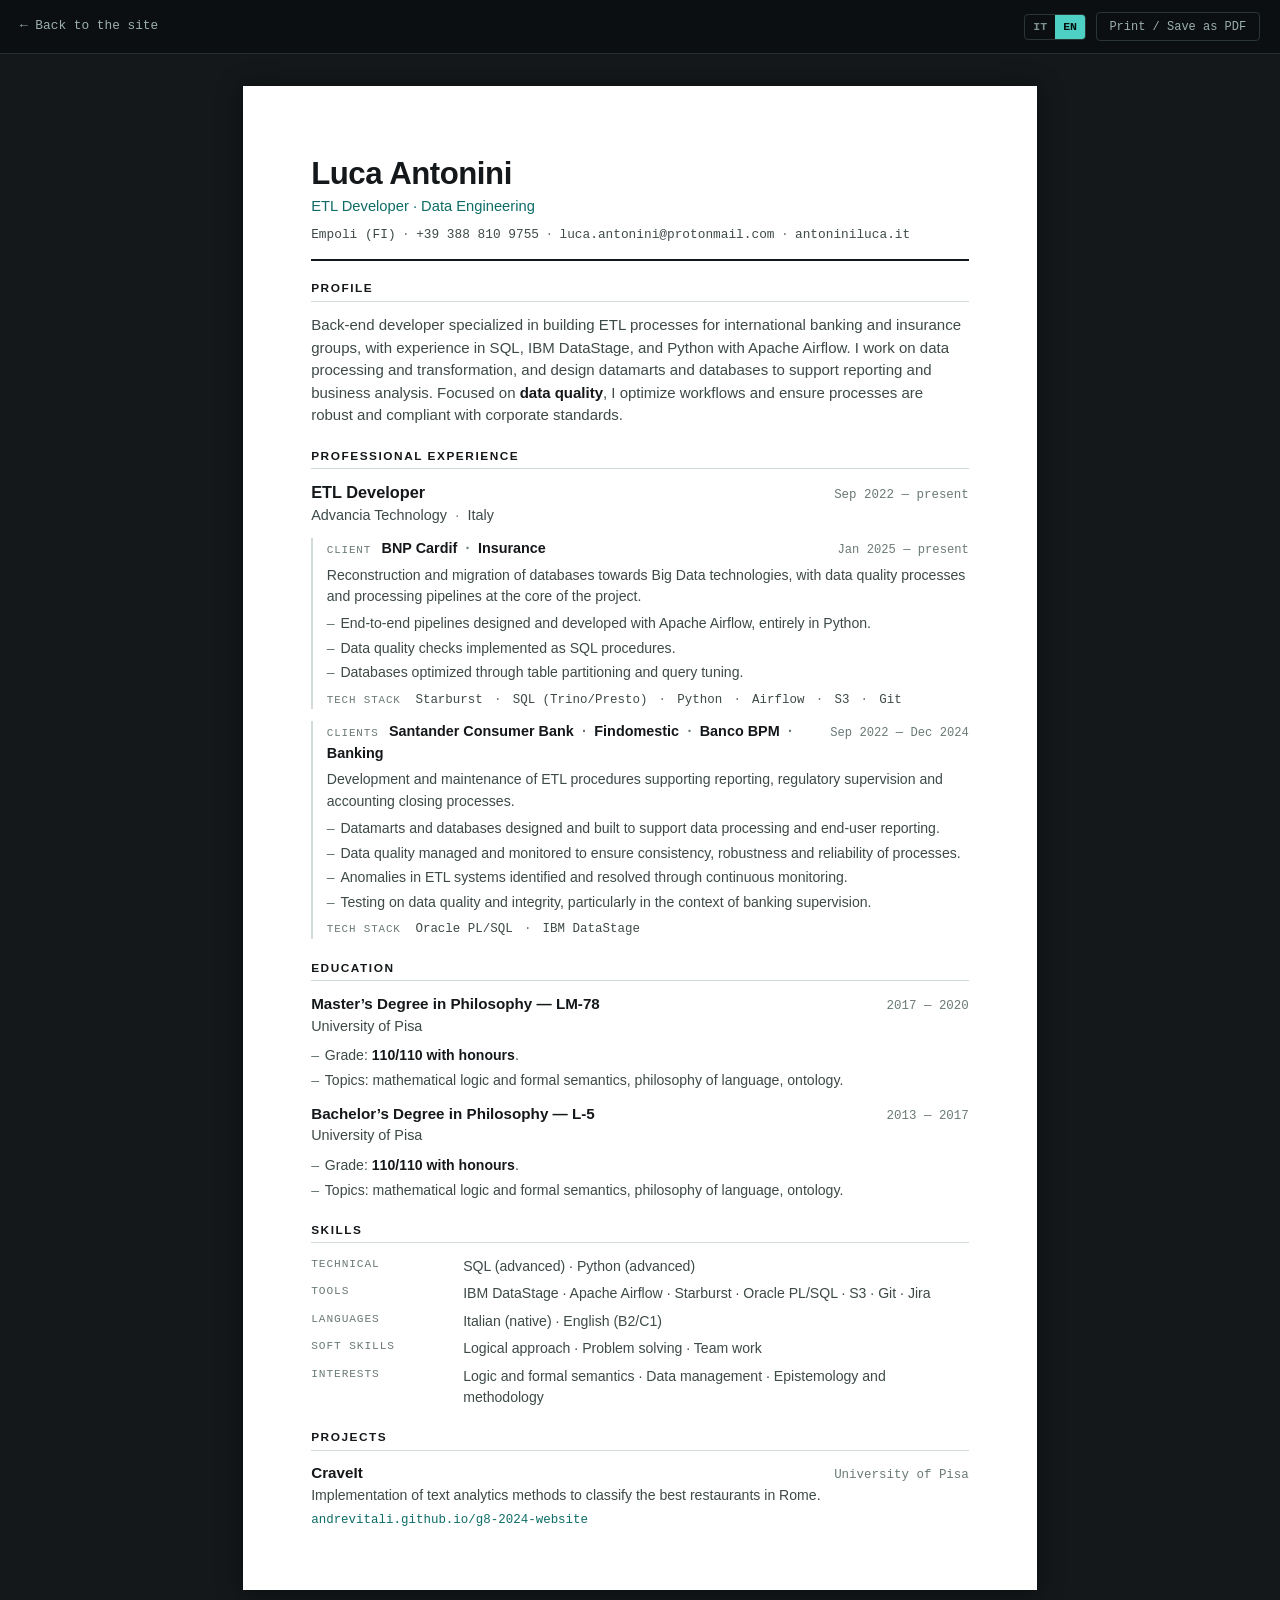
==== cv.html @ 11def643 "Aggiunge il curriculum come documento a sé (cv.html) Finora il "CV in PDF" era il sito stampato: imp" ====
<!DOCTYPE html>
<html lang="it" data-lang="it">
<head>
<meta charset="utf-8">
<meta name="viewport" content="width=device-width, initial-scale=1">
<title data-i18n="cv.meta.title">Luca Antonini — Curriculum Vitae</title>
<meta name="description" content="Curriculum vitae di Luca Antonini, ETL Developer.">
<meta name="author" content="Luca Antonini">

<!-- Il curriculum riporta recapiti diretti: resta raggiungibile da chi ha il
     link, ma fuori dai motori di ricerca, per non offrirlo agli scraper. -->
<meta name="robots" content="noindex, nofollow">

<link rel="icon" href="assets/favicon.svg" type="image/svg+xml">
<link rel="stylesheet" href="assets/css/cv.css">
</head>
<body>

<div class="toolbar">
  <a class="toolbar__back" href="index.html" data-i18n="cv.back">← Torna al sito</a>
  <div class="toolbar__right">
    <div class="langswitch" role="group" aria-label="Lingua / Language">
      <button type="button" data-set-lang="it" aria-pressed="true">IT</button>
      <button type="button" data-set-lang="en" aria-pressed="false">EN</button>
    </div>
    <button type="button" class="toolbar__print" data-print data-i18n="cv.print">Stampa / Salva in PDF</button>
  </div>
</div>

<main class="sheet">

  <!-- ============ INTESTAZIONE ============ -->
  <header class="cv-head">
    <h1 class="cv-name">Luca Antonini</h1>
    <p class="cv-role" data-i18n="cv.role">ETL Developer · Data Engineering</p>
    <ul class="cv-contacts">
      <li>Empoli (FI)</li>
      <li><a href="tel:+393888109755">+39 388 810 9755</a></li>
      <li><a href="mailto:luca.antonini@protonmail.com">luca.antonini@protonmail.com</a></li>
      <li><a href="https://antoniniluca.it">antoniniluca.it</a></li>
    </ul>
  </header>

  <!-- ============ PROFILO ============ -->
  <section class="cv-section">
    <h2 class="cv-section__title" data-i18n="cv.profile">Profilo</h2>
    <p class="cv-profile" data-i18n="about.body">
      Back-end developer specializzato nella realizzazione di processi ETL per gruppi bancari e
      assicurativi internazionali, con esperienza in SQL, IBM DataStage e Python con Apache Airflow.
      Lavoro sull'elaborazione e la trasformazione dei dati e progetto datamart e database a supporto
      di reportistica e analisi di business. Con particolare attenzione alla <em>data quality</em>,
      ottimizzo i workflow e garantisco processi robusti e conformi agli standard aziendali.
    </p>
  </section>

  <!-- ============ ESPERIENZA ============ -->
  <section class="cv-section">
    <h2 class="cv-section__title" data-i18n="cv.exp.title">Esperienza professionale</h2>

    <article class="cv-job">
      <div class="cv-job__head">
        <h3 class="cv-job__role" data-i18n="exp.employer.role">ETL Developer</h3>
        <p class="cv-job__date" data-i18n="exp.employer.period">Set 2022 — oggi</p>
      </div>
      <p class="cv-job__org">Advancia Technology <span class="dot">·</span> <span data-i18n="exp.employer.place">Italia</span></p>

      <div class="cv-task">
        <div class="cv-task__head">
          <p class="cv-task__client">
            <span class="cv-task__label" data-i18n="cv.exp.client">Cliente</span>
            BNP Cardif <span class="dot">·</span> <span data-i18n="exp.e1.sector">Assicurativo</span>
          </p>
          <p class="cv-task__date" data-i18n="exp.e1.date">Gen 2025 — oggi</p>
        </div>
        <p class="cv-task__summary" data-i18n="exp.e1.summary">
          Ricostruzione e migrazione dei database verso tecnologie Big Data, con i processi
          di data quality e le pipeline di elaborazione al centro del progetto.
        </p>
        <ul class="cv-list">
          <li data-i18n="exp.e1.b1">Pipeline end-to-end progettate e sviluppate con Apache Airflow, interamente in Python.</li>
          <li data-i18n="exp.e1.b2">Controlli di data quality implementati come procedure SQL.</li>
          <li data-i18n="exp.e1.b3">Database ottimizzati tramite partizionamento delle tabelle e tuning delle query.</li>
        </ul>
        <p class="cv-stack"><span class="cv-stack__label" data-i18n="exp.label.stack">Tech stack</span>
          Starburst <span class="dot">·</span> SQL (Trino/Presto) <span class="dot">·</span> Python <span class="dot">·</span> Airflow <span class="dot">·</span> S3 <span class="dot">·</span> Git</p>
      </div>

      <div class="cv-task">
        <div class="cv-task__head">
          <p class="cv-task__client">
            <span class="cv-task__label" data-i18n="cv.exp.clients">Clienti</span>
            Santander Consumer Bank <span class="dot">·</span> Findomestic <span class="dot">·</span> Banco BPM
            <span class="dot">·</span> <span data-i18n="exp.e2.sector">Bancario</span>
          </p>
          <p class="cv-task__date" data-i18n="exp.e2.date">Set 2022 — Dic 2024</p>
        </div>
        <p class="cv-task__summary" data-i18n="exp.e2.summary">
          Sviluppo e manutenzione di procedure ETL a supporto di reportistica, vigilanza
          regolamentare e processi di chiusura contabile.
        </p>
        <ul class="cv-list">
          <li data-i18n="exp.e2.b1">Datamart e database progettati e realizzati a supporto dell'elaborazione dei dati e della reportistica per l'utente finale.</li>
          <li data-i18n="exp.e2.b2">Data quality gestita e monitorata per garantire coerenza, robustezza e affidabilità dei processi.</li>
          <li data-i18n="exp.e2.b3">Anomalie nei sistemi ETL individuate e risolte grazie a un monitoraggio continuo.</li>
          <li data-i18n="exp.e2.b4">Testing su qualità e integrità del dato, in particolare nell'ambito della vigilanza bancaria.</li>
        </ul>
        <p class="cv-stack"><span class="cv-stack__label" data-i18n="exp.label.stack2">Tech stack</span>
          Oracle PL/SQL <span class="dot">·</span> IBM DataStage</p>
      </div>
    </article>
  </section>

  <!-- ============ FORMAZIONE ============ -->
  <section class="cv-section">
    <h2 class="cv-section__title" data-i18n="cv.edu.title">Formazione</h2>

    <article class="cv-edu">
      <div class="cv-job__head">
        <h3 class="cv-edu__degree" data-i18n="edu.m.degree">Laurea Magistrale in Filosofia — LM-78</h3>
        <p class="cv-job__date" data-i18n="edu.m.date">2017 — 2020</p>
      </div>
      <p class="cv-job__org" data-i18n="edu.m.org">Università di Pisa</p>
      <ul class="cv-list">
        <li data-i18n="edu.m.b1">Voto: <strong>110/110 con lode</strong>.</li>
        <li data-i18n="edu.m.b2">Ambiti: logica matematica e semantica formale, filosofia del linguaggio, ontologia.</li>
      </ul>
    </article>

    <article class="cv-edu">
      <div class="cv-job__head">
        <h3 class="cv-edu__degree" data-i18n="edu.b.degree">Laurea Triennale in Filosofia — L-5</h3>
        <p class="cv-job__date" data-i18n="edu.b.date">2013 — 2017</p>
      </div>
      <p class="cv-job__org" data-i18n="edu.b.org">Università di Pisa</p>
      <ul class="cv-list">
        <li data-i18n="edu.b.b1">Voto: <strong>110/110 con lode</strong>.</li>
        <li data-i18n="edu.b.b2">Ambiti: logica matematica e semantica formale, filosofia del linguaggio, ontologia.</li>
      </ul>
    </article>
  </section>

  <!-- ============ COMPETENZE ============ -->
  <section class="cv-section">
    <h2 class="cv-section__title" data-i18n="cv.skills.title">Competenze</h2>
    <dl class="cv-skills">
      <dt data-i18n="cv.skills.machine">Tecniche</dt>
      <dd data-i18n="cv.skills.machine.v">SQL (avanzato) · Python (avanzato)</dd>

      <dt data-i18n="cv.skills.tools">Strumenti</dt>
      <dd>IBM DataStage · Apache Airflow · Starburst · Oracle PL/SQL · S3 · Git · Jira</dd>

      <dt data-i18n="cv.skills.lang">Lingue</dt>
      <dd data-i18n="cv.skills.lang.v">Italiano (madrelingua) · Inglese (B2/C1)</dd>

      <dt data-i18n="cv.skills.soft">Soft skill</dt>
      <dd data-i18n="cv.skills.soft.v">Approccio logico · Problem solving · Lavoro in team</dd>

      <dt data-i18n="cv.int.title">Interessi</dt>
      <dd data-i18n="cv.int.v">Logica e semantica formale · Data management · Epistemologia e metodologia</dd>
    </dl>
  </section>

  <!-- ============ PROGETTI ============ -->
  <section class="cv-section cv-section--last">
    <h2 class="cv-section__title" data-i18n="cv.proj.title">Progetti</h2>
    <article class="cv-proj">
      <div class="cv-job__head">
        <h3 class="cv-proj__name">CraveIt</h3>
        <p class="cv-job__date" data-i18n="proj.craveit.org">Università di Pisa</p>
      </div>
      <p class="cv-task__summary" data-i18n="cv.proj.craveit.body">
        Implementazione di metodi di text analytics per classificare i migliori ristoranti di Roma.
      </p>
      <p class="cv-proj__link">
        <a href="https://andrevitali.github.io/g8-2024-website/index">andrevitali.github.io/g8-2024-website</a>
      </p>
    </article>
  </section>


</main>

<script src="assets/js/i18n.js"></script>
</body>
</html>
---- assets/css/cv.css ----
/* =========================================================
   Luca Antonini — curriculum vitae (cv.html)

   Questo NON è il sito: è un documento. Colonna singola, metrica
   A4, nero su bianco, pensato prima per la stampa e poi per lo
   schermo — dove il foglio è mostrato come tale, su un piano scuro.
   ========================================================= */

:root {
  --paper:   #ffffff;
  --desk:    #14181a;
  --ink:     #14181a;
  --ink-dim: #3d4a48;
  --ink-mute:#6a7a77;
  --rule:    #d3dbd9;
  --accent:  #0d6c66;

  --font: -apple-system, BlinkMacSystemFont, "Segoe UI", Inter, Roboto, Helvetica, Arial, sans-serif;
  --mono: ui-monospace, SFMono-Regular, "SF Mono", Menlo, Consolas, "Liberation Mono", monospace;
}

*, *::before, *::after { box-sizing: border-box; }

body {
  margin: 0;
  background: var(--desk);
  color: var(--ink);
  font-family: var(--font);
  font-size: 15px;
  line-height: 1.5;
  -webkit-font-smoothing: antialiased;
}

h1, h2, h3 { margin: 0; line-height: 1.25; font-weight: 600; }
p { margin: 0; }
ul { margin: 0; padding: 0; list-style: none; }
a { color: inherit; }

:focus-visible { outline: 2px solid var(--accent); outline-offset: 2px; }

.dot { color: var(--ink-mute); margin-inline: .3em; }

/* =========================================================
   Barra strumenti — solo a schermo
   ========================================================= */
.toolbar {
  position: sticky; top: 0; z-index: 10;
  display: flex; align-items: center; justify-content: space-between;
  gap: 1rem; flex-wrap: wrap;
  padding: .75rem 1.25rem;
  background: rgba(12, 16, 18, .92);
  backdrop-filter: blur(8px);
  border-bottom: 1px solid #26302f;
  font: 500 .8rem/1 var(--mono);
  color: #9bb0ac;
}
.toolbar__right { display: flex; align-items: center; gap: .6rem; }
.toolbar__back { text-decoration: none; color: #9bb0ac; }
.toolbar__back:hover { color: #e6edeb; }

.langswitch { display: inline-flex; border: 1px solid #2b3634; border-radius: 4px; overflow: hidden; }
.langswitch button {
  font: 600 .72rem/1 var(--mono);
  padding: .4rem .5rem; border: 0; background: transparent; color: #7d918e; cursor: pointer;
}
.langswitch button:hover { color: #e6edeb; }
.langswitch button[aria-pressed="true"] { background: #4fd0c4; color: #06110f; }

.toolbar__print {
  font: 500 .75rem/1 var(--mono);
  padding: .48rem .8rem;
  border: 1px solid #2b3634; border-radius: 4px;
  background: transparent; color: #9bb0ac; cursor: pointer;
}
.toolbar__print:hover { border-color: #4fd0c4; color: #e6edeb; }

/* =========================================================
   Il foglio
   ========================================================= */
.sheet {
  display: block;
  width: 210mm;
  max-width: 100%;
  min-height: 297mm;
  margin: 2rem auto;
  padding: 18mm 18mm 16mm;
  background: var(--paper);
  box-shadow: 0 2px 24px rgba(0, 0, 0, .45);
}

/* =========================================================
   Intestazione
   ========================================================= */
.cv-head {
  padding-bottom: .9rem;
  border-bottom: 2px solid var(--ink);
  margin-bottom: 1.4rem;
}
.cv-name {
  font-size: 1.95rem;
  letter-spacing: -0.015em;
  margin-bottom: .15rem;
}
.cv-role {
  font: 500 .92rem/1.4 var(--font);
  color: var(--accent);
  margin-bottom: .55rem;
}
.cv-contacts {
  display: flex; flex-wrap: wrap;
  font: 400 .8rem/1.5 var(--mono);
  color: var(--ink-dim);
}
.cv-contacts li { white-space: nowrap; }
.cv-contacts li + li::before {
  content: "·";
  color: var(--ink-mute);
  margin-inline: .5em;
}
.cv-contacts a { text-decoration: none; }
.cv-contacts a:hover { text-decoration: underline; }

/* =========================================================
   Sezioni
   ========================================================= */
.cv-section { margin-bottom: 1.5rem; }
.cv-section--last { margin-bottom: 0; }

.cv-section__title {
  font: 600 .74rem/1 var(--font);
  text-transform: uppercase;
  letter-spacing: .13em;
  color: var(--ink);
  padding-bottom: .35rem;
  margin-bottom: .8rem;
  border-bottom: 1px solid var(--rule);
  break-after: avoid;
}

.cv-profile { color: var(--ink-dim); max-width: 60em; }
.cv-profile em { font-style: normal; font-weight: 600; color: var(--ink); }

/* =========================================================
   Esperienza
   ========================================================= */
.cv-job { break-inside: auto; }

.cv-job__head {
  display: flex; align-items: baseline; justify-content: space-between;
  gap: 1rem; flex-wrap: wrap;
}
.cv-job__role { font-size: 1.02rem; }
.cv-job__date {
  font: 500 .78rem/1.4 var(--mono);
  color: var(--ink-mute);
  white-space: nowrap;
}
.cv-job__org {
  font-size: .9rem; font-weight: 500;
  color: var(--ink-dim);
  margin-bottom: .5rem;
}

/* incarico presso un cliente */
.cv-task {
  padding-left: .85rem;
  border-left: 2px solid var(--rule);
  margin-top: .75rem;
  break-inside: avoid;
}
.cv-task__head {
  display: flex; align-items: baseline; justify-content: space-between;
  gap: 1rem; flex-wrap: wrap;
  margin-bottom: .3rem;
}
/* La riga cliente può essere lunga: la lascio restringere e andare a capo
   al proprio interno, così la data resta allineata a destra sulla prima riga
   invece di essere spinta sotto. */
.cv-task__client { flex: 1 1 12rem; min-width: 0; font-size: .9rem; font-weight: 600; }
.cv-task__label {
  font: 500 .68rem/1 var(--mono);
  text-transform: uppercase; letter-spacing: .08em;
  color: var(--ink-mute);
  margin-right: .4rem;
}
.cv-task__date {
  font: 500 .76rem/1.4 var(--mono);
  color: var(--ink-mute);
  white-space: nowrap;
}
.cv-task__summary { font-size: .88rem; color: var(--ink-dim); margin-bottom: .4rem; }

.cv-list { display: flex; flex-direction: column; gap: .22rem; }
.cv-list li {
  position: relative;
  padding-left: .85rem;
  font-size: .88rem;
  color: var(--ink-dim);
}
.cv-list li::before {
  content: "–";
  position: absolute; left: 0; top: 0;
  color: var(--ink-mute);
}
.cv-list strong { color: var(--ink); font-weight: 600; }

.cv-stack {
  margin-top: .45rem;
  font: 400 .78rem/1.5 var(--mono);
  color: var(--ink-dim);
}
.cv-stack__label {
  font-weight: 500;
  text-transform: uppercase; letter-spacing: .08em;
  font-size: .68rem;
  color: var(--ink-mute);
  margin-right: .45rem;
}

/* =========================================================
   Formazione e progetti
   ========================================================= */
.cv-edu, .cv-proj { break-inside: avoid; }
.cv-edu + .cv-edu { margin-top: .8rem; }
.cv-edu__degree, .cv-proj__name { font-size: .95rem; }

.cv-proj__link {
  margin-top: .35rem;
  font: 400 .78rem/1.4 var(--mono);
  color: var(--accent);
}
.cv-proj__link a { text-decoration: none; }
.cv-proj__link a:hover { text-decoration: underline; }

/* =========================================================
   Competenze
   ========================================================= */
.cv-skills {
  display: grid;
  grid-template-columns: 8.5rem 1fr;
  gap: .4rem 1rem;
  margin: 0;
  font-size: .88rem;
}
.cv-skills dt {
  font: 500 .7rem/1.6 var(--mono);
  text-transform: uppercase; letter-spacing: .08em;
  color: var(--ink-mute);
}
.cv-skills dd { margin: 0; color: var(--ink-dim); }

.cv-interests { font-size: .88rem; color: var(--ink-dim); }

/* =========================================================
   Schermi stretti
   ========================================================= */
@media (max-width: 40rem) {
  .sheet { padding: 1.5rem 1.25rem; margin: 1rem auto; min-height: 0; }
  .cv-skills { grid-template-columns: 1fr; gap: .1rem; }
  .cv-skills dd { margin-bottom: .5rem; }
  .cv-job__date, .cv-task__date { white-space: normal; }
}

/* =========================================================
   Stampa — qui il documento è a casa sua
   ========================================================= */
@page { size: A4; margin: 11mm 14mm; }

@media print {
  /* Tutte le misure del documento sono in rem, quindi si riferiscono a
     <html>, non a <body>: la scala di stampa si governa da qui, in un
     punto solo, e ogni proporzione resta quella pensata a schermo. */
  html { font-size: 10.1pt; }

  body { background: #fff; font-size: 1rem; line-height: 1.34; }
  .toolbar { display: none !important; }

  .sheet {
    width: auto; max-width: none; min-height: 0;
    margin: 0; padding: 0;
    box-shadow: none;
  }

  /* spaziature verticali: in millimetri, indipendenti dal corpo */
  .cv-head { padding-bottom: 2.4mm; margin-bottom: 3.4mm; }
  .cv-section { margin-bottom: 3.4mm; }
  .cv-section__title { margin-bottom: 2mm; padding-bottom: 1mm; }
  .cv-task { margin-top: 2.2mm; }
  .cv-list { gap: .5mm; }
  .cv-edu + .cv-edu { margin-top: 2.4mm; }
  .cv-job__org { margin-bottom: 1.4mm; }
  .cv-stack { margin-top: 1.5mm; }
  .cv-proj__link { margin-top: 1.2mm; }

  /* inchiostro: tutto in nero, niente colori di superficie */
  .cv-role { color: #000; }
  .cv-contacts { color: #222; }
  .cv-job__date, .cv-task__date { color: #333; }
  .cv-profile, .cv-task__summary, .cv-list li, .cv-skills dd { color: #1a1a1a; }
  .cv-proj__link { color: #000; }
  a { text-decoration: none; color: inherit; }
}
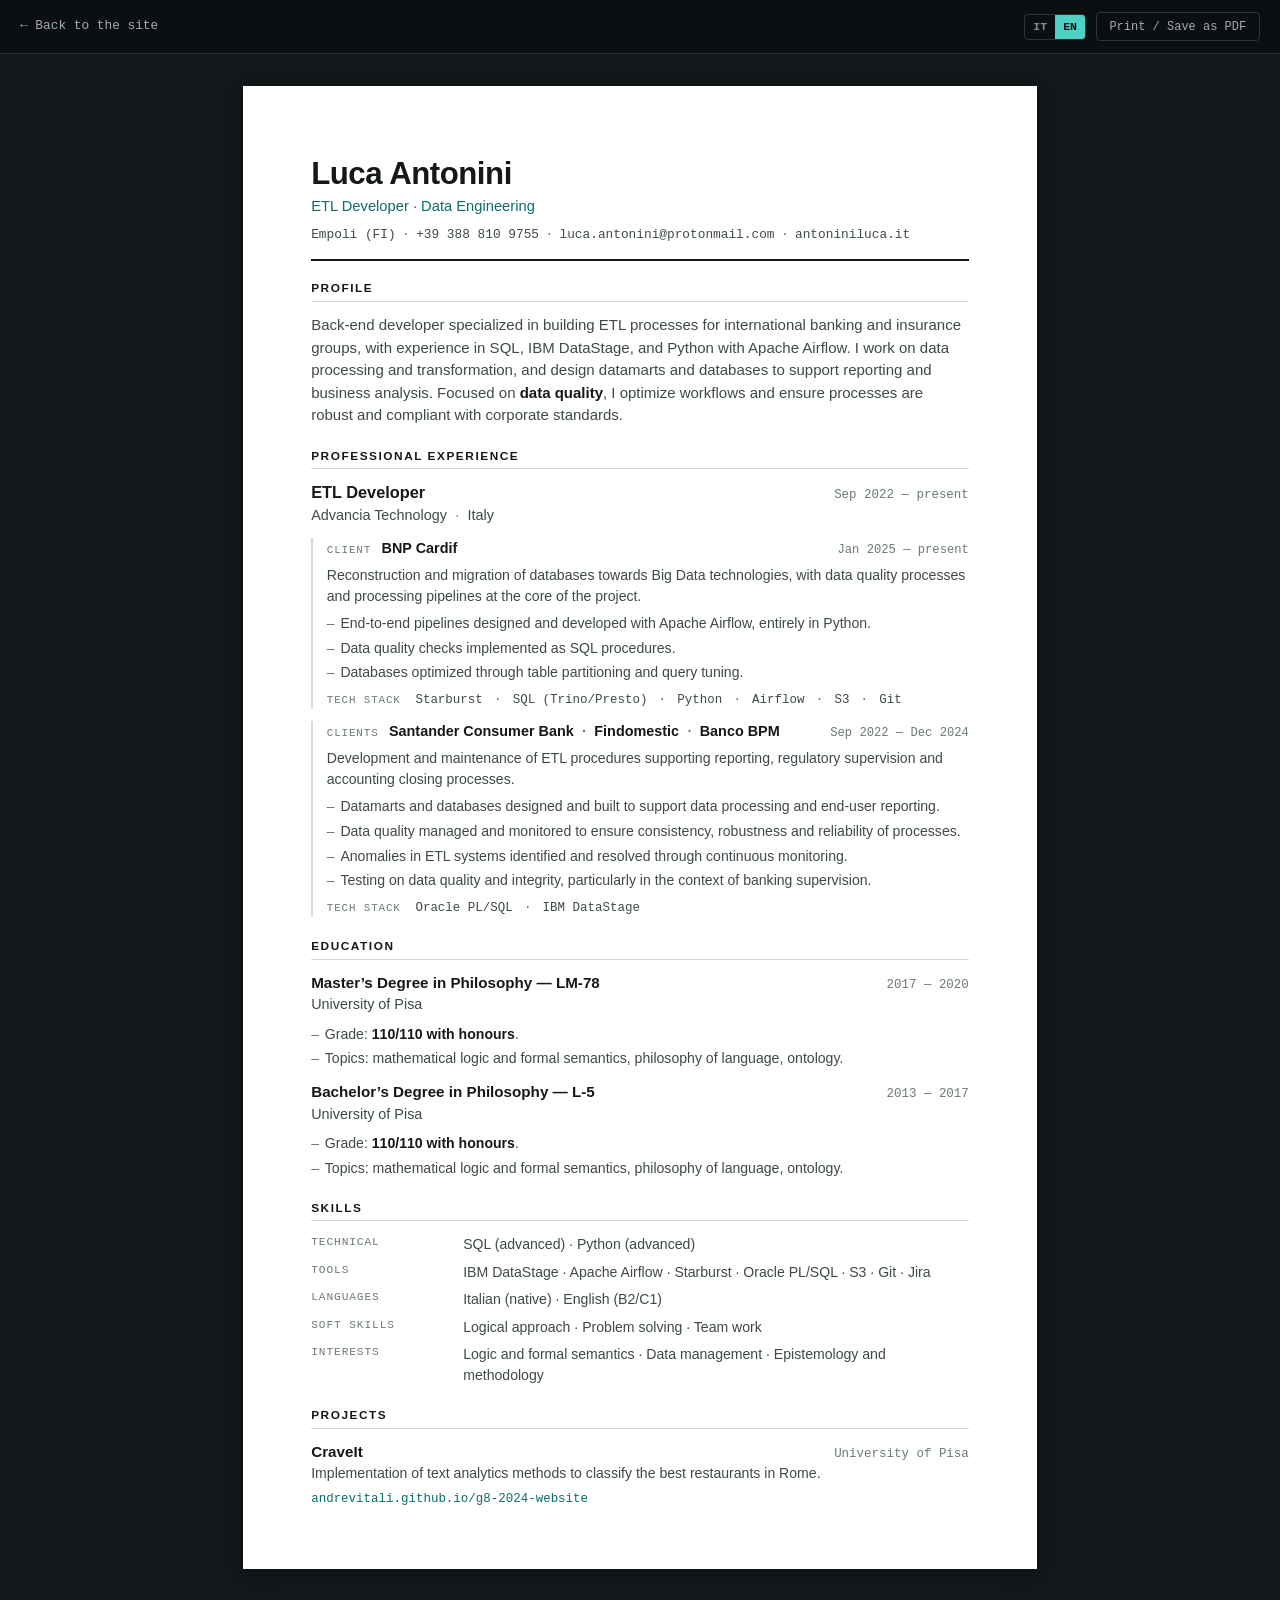
==== commit 0bb6ab04: "Toglie il settore dalla riga cliente del curriculum Le righe restano più pulite: il settore era rido" ====
--- a/cv.html
+++ b/cv.html
@@ -68,7 +68,7 @@
         <div class="cv-task__head">
           <p class="cv-task__client">
             <span class="cv-task__label" data-i18n="cv.exp.client">Cliente</span>
-            BNP Cardif <span class="dot">·</span> <span data-i18n="exp.e1.sector">Assicurativo</span>
+            BNP Cardif
           </p>
           <p class="cv-task__date" data-i18n="exp.e1.date">Gen 2025 — oggi</p>
         </div>
@@ -90,7 +90,6 @@
           <p class="cv-task__client">
             <span class="cv-task__label" data-i18n="cv.exp.clients">Clienti</span>
             Santander Consumer Bank <span class="dot">·</span> Findomestic <span class="dot">·</span> Banco BPM
-            <span class="dot">·</span> <span data-i18n="exp.e2.sector">Bancario</span>
           </p>
           <p class="cv-task__date" data-i18n="exp.e2.date">Set 2022 — Dic 2024</p>
         </div>
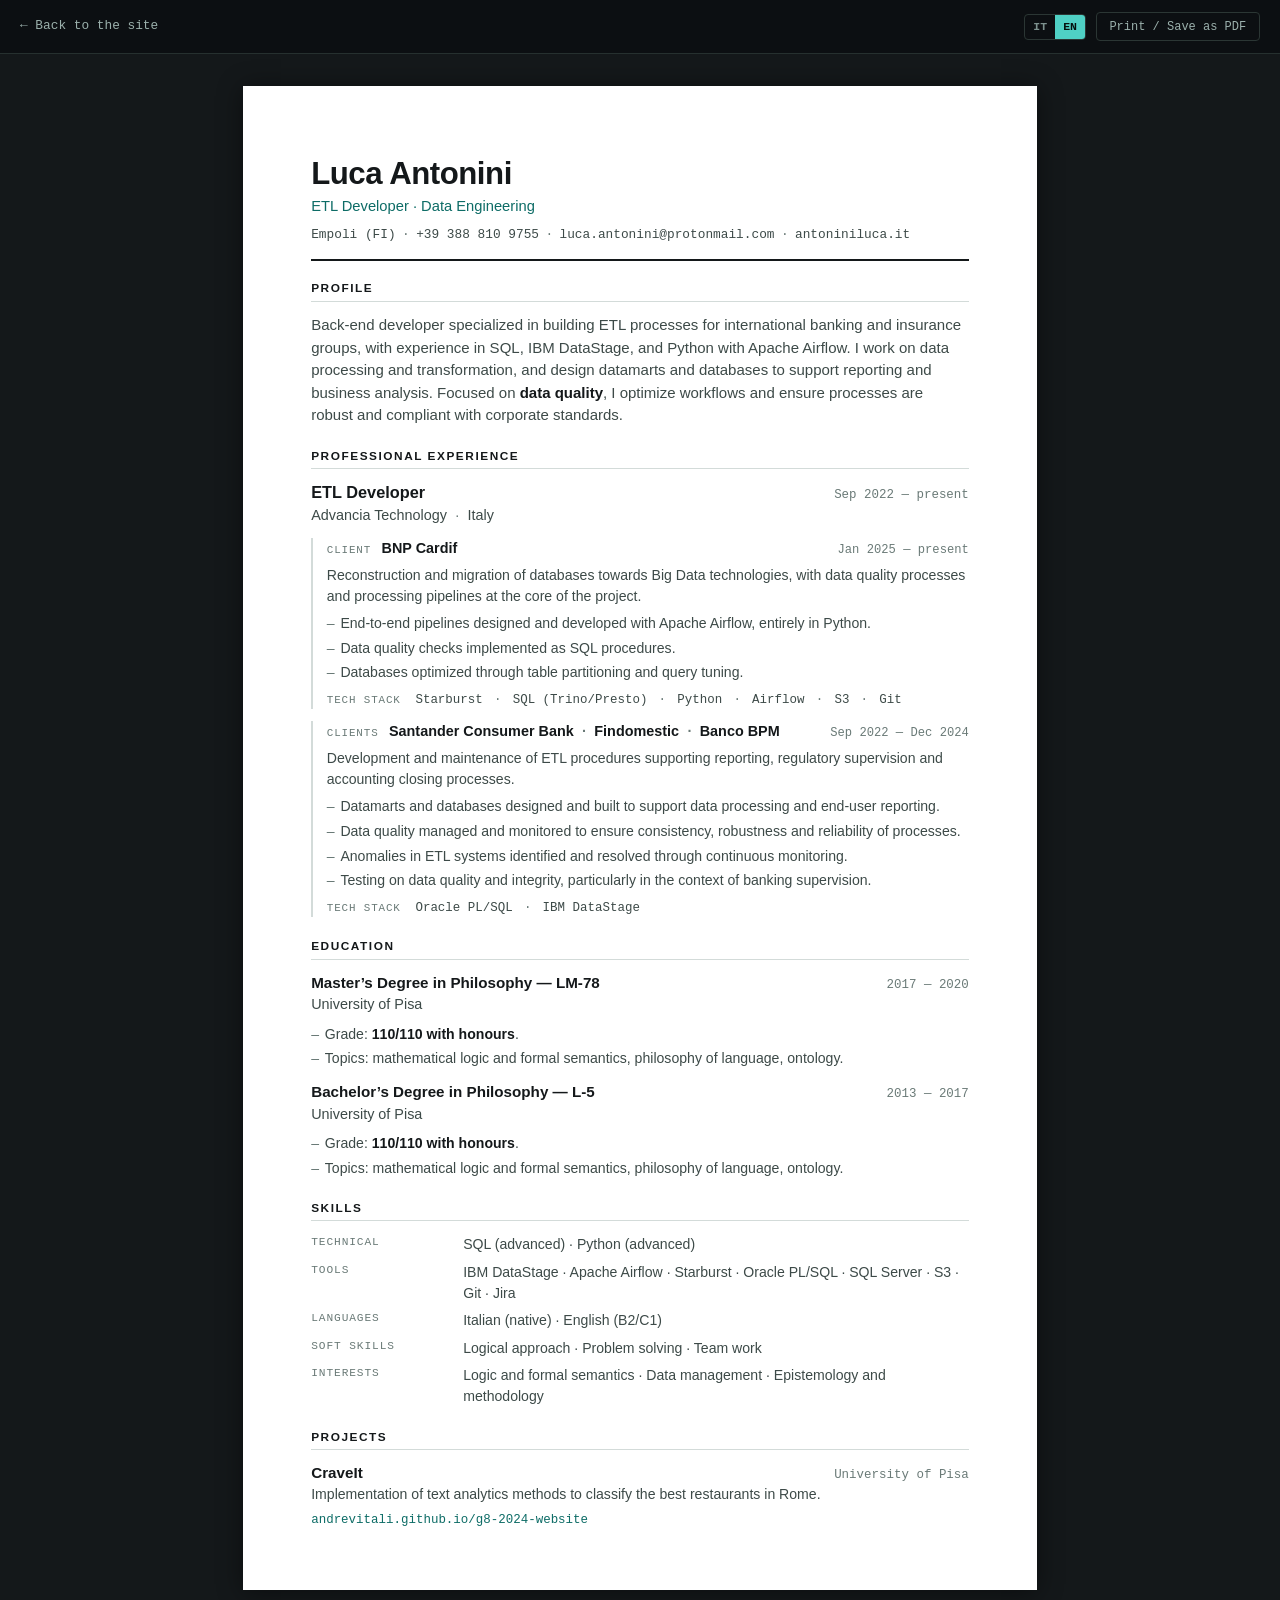
==== commit 2b6aa50d: "Aggiunge SQL Server agli strumenti Presente sia nel pannello Strumenti del sito sia nella riga corri" ====
--- a/cv.html
+++ b/cv.html
@@ -37,7 +37,7 @@
       <li>Empoli (FI)</li>
       <li><a href="tel:+393888109755">+39 388 810 9755</a></li>
       <li><a href="mailto:luca.antonini@protonmail.com">luca.antonini@protonmail.com</a></li>
-      <li><a href="https://antoniniluca.it">antoniniluca.it</a></li>
+      <li><a href="https://antoniniluca.it" target="_blank" rel="noopener noreferrer">antoniniluca.it</a></li>
     </ul>
   </header>
 
@@ -146,7 +146,7 @@
       <dd data-i18n="cv.skills.machine.v">SQL (avanzato) · Python (avanzato)</dd>
 
       <dt data-i18n="cv.skills.tools">Strumenti</dt>
-      <dd>IBM DataStage · Apache Airflow · Starburst · Oracle PL/SQL · S3 · Git · Jira</dd>
+      <dd>IBM DataStage · Apache Airflow · Starburst · Oracle PL/SQL · SQL Server · S3 · Git · Jira</dd>
 
       <dt data-i18n="cv.skills.lang">Lingue</dt>
       <dd data-i18n="cv.skills.lang.v">Italiano (madrelingua) · Inglese (B2/C1)</dd>
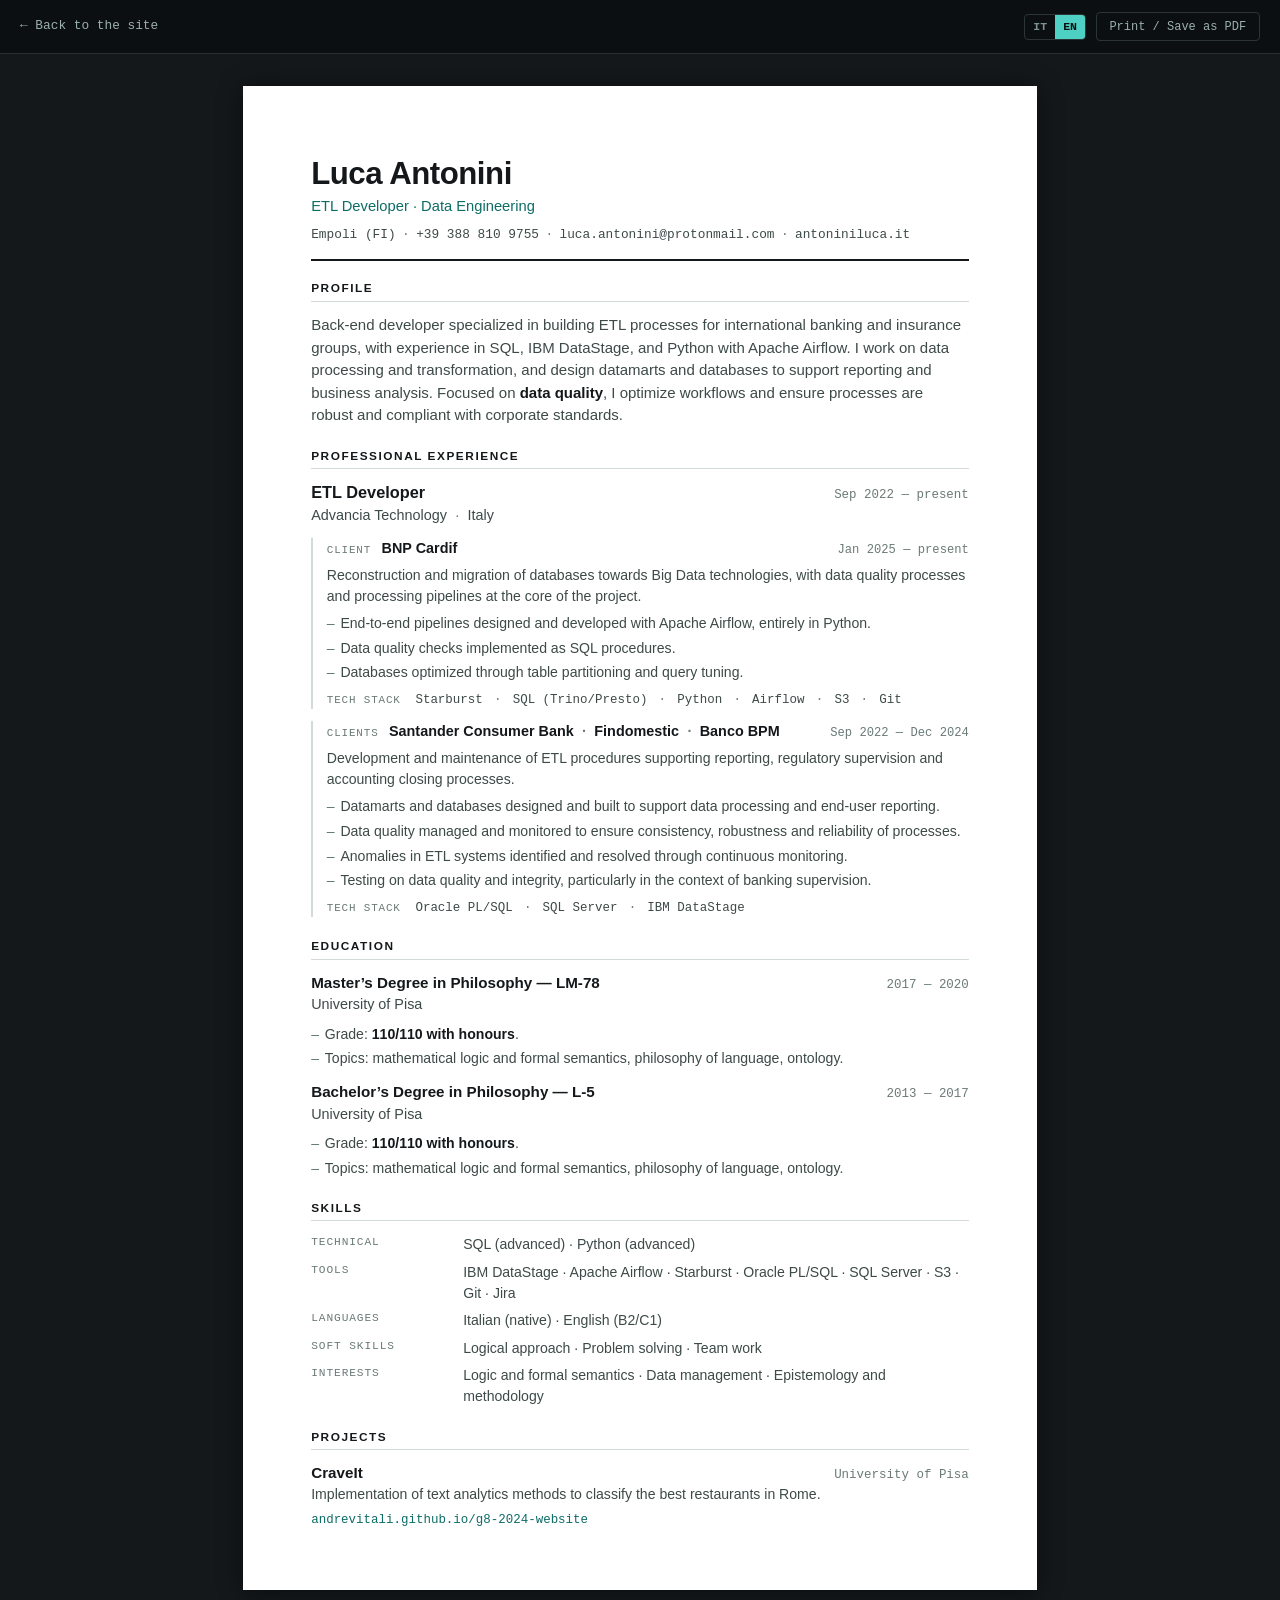
==== commit 8a72b631: "Aggiunge SQL Server al tech stack dell'incarico bancario Nel blocco Santander · Findomestic · Banco " ====
--- a/cv.html
+++ b/cv.html
@@ -104,7 +104,7 @@
           <li data-i18n="exp.e2.b4">Testing su qualità e integrità del dato, in particolare nell'ambito della vigilanza bancaria.</li>
         </ul>
         <p class="cv-stack"><span class="cv-stack__label" data-i18n="exp.label.stack2">Tech stack</span>
-          Oracle PL/SQL <span class="dot">·</span> IBM DataStage</p>
+          Oracle PL/SQL <span class="dot">·</span> SQL Server <span class="dot">·</span> IBM DataStage</p>
       </div>
     </article>
   </section>
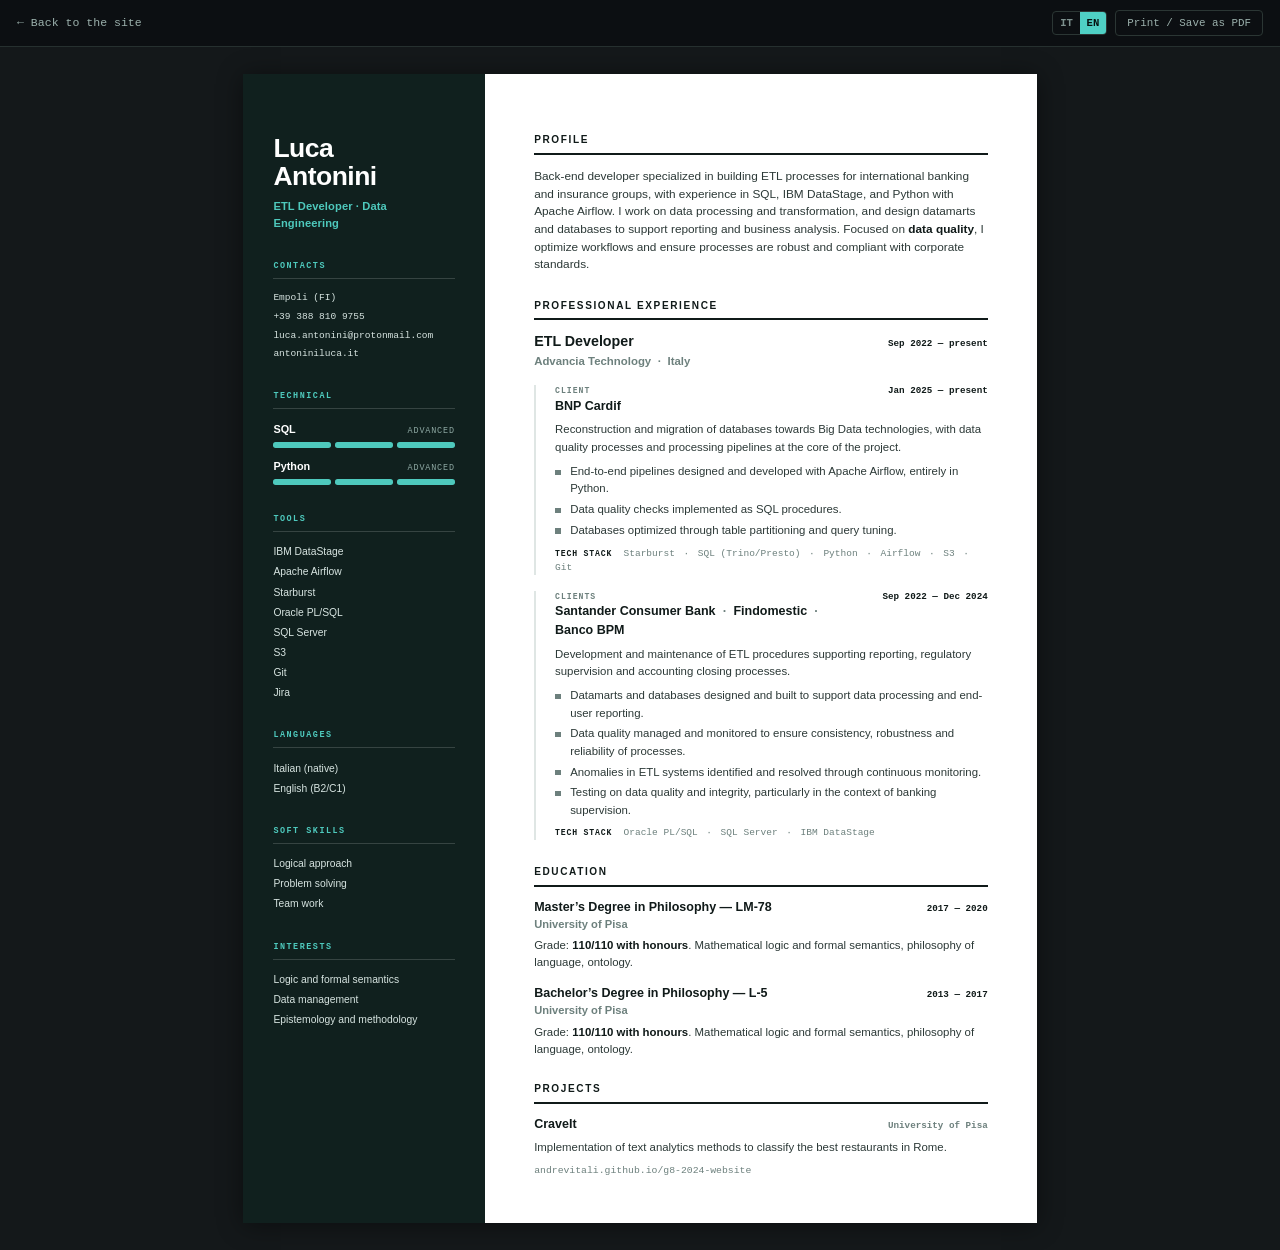
==== commit a9dcb6ce: "Rifà il curriculum con l'impaginazione a colonna laterale Il documento passa a due colonne: una fasc" ====
--- a/cv.html
+++ b/cv.html
@@ -29,154 +29,201 @@
 
 <main class="sheet">
 
-  <!-- ============ INTESTAZIONE ============ -->
-  <header class="cv-head">
-    <h1 class="cv-name">Luca Antonini</h1>
+  <!-- ============ COLONNA LATERALE ============ -->
+  <aside class="cv-side">
+
+    <h1 class="cv-name">Luca<br>Antonini</h1>
     <p class="cv-role" data-i18n="cv.role">ETL Developer · Data Engineering</p>
-    <ul class="cv-contacts">
-      <li>Empoli (FI)</li>
-      <li><a href="tel:+393888109755">+39 388 810 9755</a></li>
-      <li><a href="mailto:luca.antonini@protonmail.com">luca.antonini@protonmail.com</a></li>
-      <li><a href="https://antoniniluca.it" target="_blank" rel="noopener noreferrer">antoniniluca.it</a></li>
-    </ul>
-  </header>
-
-  <!-- ============ PROFILO ============ -->
-  <section class="cv-section">
-    <h2 class="cv-section__title" data-i18n="cv.profile">Profilo</h2>
-    <p class="cv-profile" data-i18n="about.body">
-      Back-end developer specializzato nella realizzazione di processi ETL per gruppi bancari e
-      assicurativi internazionali, con esperienza in SQL, IBM DataStage e Python con Apache Airflow.
-      Lavoro sull'elaborazione e la trasformazione dei dati e progetto datamart e database a supporto
-      di reportistica e analisi di business. Con particolare attenzione alla <em>data quality</em>,
-      ottimizzo i workflow e garantisco processi robusti e conformi agli standard aziendali.
-    </p>
-  </section>
-
-  <!-- ============ ESPERIENZA ============ -->
-  <section class="cv-section">
-    <h2 class="cv-section__title" data-i18n="cv.exp.title">Esperienza professionale</h2>
-
-    <article class="cv-job">
-      <div class="cv-job__head">
-        <h3 class="cv-job__role" data-i18n="exp.employer.role">ETL Developer</h3>
-        <p class="cv-job__date" data-i18n="exp.employer.period">Set 2022 — oggi</p>
+
+    <section class="cv-side__block">
+      <h2 class="cv-side__title" data-i18n="cv.contacts.title">Contatti</h2>
+      <ul class="cv-side__list cv-contacts">
+        <li>Empoli (FI)</li>
+        <li><a href="tel:+393888109755">+39 388 810 9755</a></li>
+        <li><a href="mailto:luca.antonini@protonmail.com">luca.antonini@protonmail.com</a></li>
+        <li><a href="https://antoniniluca.it" target="_blank" rel="noopener noreferrer">antoniniluca.it</a></li>
+      </ul>
+    </section>
+
+    <!-- Il livello è quello dichiarato nel curriculum: tre tacche su tre = avanzato. -->
+    <section class="cv-side__block">
+      <h2 class="cv-side__title" data-i18n="cv.skills.machine">Tecniche</h2>
+
+      <div class="cv-lvl">
+        <p class="cv-lvl__row">
+          <span class="cv-lvl__name">SQL</span>
+          <span class="cv-lvl__tag" data-i18n="cv.level.adv">Avanzato</span>
+        </p>
+        <span class="cv-lvl__bar" aria-hidden="true"><i class="on"></i><i class="on"></i><i class="on"></i></span>
       </div>
-      <p class="cv-job__org">Advancia Technology <span class="dot">·</span> <span data-i18n="exp.employer.place">Italia</span></p>
-
-      <div class="cv-task">
-        <div class="cv-task__head">
-          <p class="cv-task__client">
-            <span class="cv-task__label" data-i18n="cv.exp.client">Cliente</span>
-            BNP Cardif
+
+      <div class="cv-lvl">
+        <p class="cv-lvl__row">
+          <span class="cv-lvl__name">Python</span>
+          <span class="cv-lvl__tag" data-i18n="cv.level.adv">Avanzato</span>
+        </p>
+        <span class="cv-lvl__bar" aria-hidden="true"><i class="on"></i><i class="on"></i><i class="on"></i></span>
+      </div>
+    </section>
+
+    <section class="cv-side__block">
+      <h2 class="cv-side__title" data-i18n="cv.skills.tools">Strumenti</h2>
+      <ul class="cv-side__list">
+        <li>IBM DataStage</li>
+        <li>Apache Airflow</li>
+        <li>Starburst</li>
+        <li>Oracle PL/SQL</li>
+        <li>SQL Server</li>
+        <li>S3</li>
+        <li>Git</li>
+        <li>Jira</li>
+      </ul>
+    </section>
+
+    <section class="cv-side__block">
+      <h2 class="cv-side__title" data-i18n="cv.skills.lang">Lingue</h2>
+      <ul class="cv-side__list" data-i18n="cv.skills.lang.v">
+        <li>Italiano (madrelingua)</li>
+        <li>Inglese (B2/C1)</li>
+      </ul>
+    </section>
+
+    <section class="cv-side__block">
+      <h2 class="cv-side__title" data-i18n="cv.skills.soft">Soft skill</h2>
+      <ul class="cv-side__list" data-i18n="cv.skills.soft.v">
+        <li>Approccio logico</li>
+        <li>Problem solving</li>
+        <li>Lavoro in team</li>
+      </ul>
+    </section>
+
+    <section class="cv-side__block">
+      <h2 class="cv-side__title" data-i18n="cv.int.title">Interessi</h2>
+      <ul class="cv-side__list" data-i18n="cv.int.v">
+        <li>Logica e semantica formale</li>
+        <li>Data management</li>
+        <li>Epistemologia e metodologia</li>
+      </ul>
+    </section>
+
+  </aside>
+
+  <!-- ============ COLONNA PRINCIPALE ============ -->
+  <div class="cv-main">
+
+    <!-- ---- profilo ---- -->
+    <section class="cv-section">
+      <h2 class="cv-section__title" data-i18n="cv.profile">Profilo</h2>
+      <p class="cv-profile" data-i18n="about.body">
+        Back-end developer specializzato nella realizzazione di processi ETL per gruppi bancari e
+        assicurativi internazionali, con esperienza in SQL, IBM DataStage e Python con Apache Airflow.
+        Lavoro sull'elaborazione e la trasformazione dei dati e progetto datamart e database a supporto
+        di reportistica e analisi di business. Con particolare attenzione alla <em>data quality</em>,
+        ottimizzo i workflow e garantisco processi robusti e conformi agli standard aziendali.
+      </p>
+    </section>
+
+    <!-- ---- esperienza ---- -->
+    <section class="cv-section">
+      <h2 class="cv-section__title" data-i18n="cv.exp.title">Esperienza professionale</h2>
+
+      <article class="cv-job">
+        <div class="cv-job__head">
+          <div>
+            <h3 class="cv-job__role" data-i18n="exp.employer.role">ETL Developer</h3>
+            <p class="cv-job__org">Advancia Technology <span class="dot">·</span> <span data-i18n="exp.employer.place">Italia</span></p>
+          </div>
+          <p class="cv-date" data-i18n="exp.employer.period">Set 2022 — oggi</p>
+        </div>
+
+        <div class="cv-task">
+          <div class="cv-task__head">
+            <p class="cv-task__client">
+              <span class="cv-task__label" data-i18n="cv.exp.client">Cliente</span>
+              <span class="nw">BNP Cardif</span>
+            </p>
+            <p class="cv-date" data-i18n="exp.e1.date">Gen 2025 — oggi</p>
+          </div>
+          <p class="cv-task__summary" data-i18n="exp.e1.summary">
+            Ricostruzione e migrazione dei database verso tecnologie Big Data, con i processi
+            di data quality e le pipeline di elaborazione al centro del progetto.
           </p>
-          <p class="cv-task__date" data-i18n="exp.e1.date">Gen 2025 — oggi</p>
-        </div>
-        <p class="cv-task__summary" data-i18n="exp.e1.summary">
-          Ricostruzione e migrazione dei database verso tecnologie Big Data, con i processi
-          di data quality e le pipeline di elaborazione al centro del progetto.
-        </p>
-        <ul class="cv-list">
-          <li data-i18n="exp.e1.b1">Pipeline end-to-end progettate e sviluppate con Apache Airflow, interamente in Python.</li>
-          <li data-i18n="exp.e1.b2">Controlli di data quality implementati come procedure SQL.</li>
-          <li data-i18n="exp.e1.b3">Database ottimizzati tramite partizionamento delle tabelle e tuning delle query.</li>
-        </ul>
-        <p class="cv-stack"><span class="cv-stack__label" data-i18n="exp.label.stack">Tech stack</span>
-          Starburst <span class="dot">·</span> SQL (Trino/Presto) <span class="dot">·</span> Python <span class="dot">·</span> Airflow <span class="dot">·</span> S3 <span class="dot">·</span> Git</p>
-      </div>
-
-      <div class="cv-task">
-        <div class="cv-task__head">
-          <p class="cv-task__client">
-            <span class="cv-task__label" data-i18n="cv.exp.clients">Clienti</span>
-            Santander Consumer Bank <span class="dot">·</span> Findomestic <span class="dot">·</span> Banco BPM
+          <ul class="cv-list">
+            <li data-i18n="exp.e1.b1">Pipeline end-to-end progettate e sviluppate con Apache Airflow, interamente in Python.</li>
+            <li data-i18n="exp.e1.b2">Controlli di data quality implementati come procedure SQL.</li>
+            <li data-i18n="exp.e1.b3">Database ottimizzati tramite partizionamento delle tabelle e tuning delle query.</li>
+          </ul>
+          <p class="cv-stack"><span class="cv-stack__label" data-i18n="exp.label.stack">Tech stack</span>
+            Starburst <span class="dot">·</span> SQL (Trino/Presto) <span class="dot">·</span> Python <span class="dot">·</span> Airflow <span class="dot">·</span> S3 <span class="dot">·</span> Git</p>
+        </div>
+
+        <div class="cv-task">
+          <div class="cv-task__head">
+            <p class="cv-task__client">
+              <span class="cv-task__label" data-i18n="cv.exp.clients">Clienti</span>
+              <span class="nw">Santander Consumer Bank</span> <span class="dot">·</span>
+              <span class="nw">Findomestic</span> <span class="dot">·</span>
+              <span class="nw">Banco BPM</span>
+            </p>
+            <p class="cv-date" data-i18n="exp.e2.date">Set 2022 — Dic 2024</p>
+          </div>
+          <p class="cv-task__summary" data-i18n="exp.e2.summary">
+            Sviluppo e manutenzione di procedure ETL a supporto di reportistica, vigilanza
+            regolamentare e processi di chiusura contabile.
           </p>
-          <p class="cv-task__date" data-i18n="exp.e2.date">Set 2022 — Dic 2024</p>
-        </div>
-        <p class="cv-task__summary" data-i18n="exp.e2.summary">
-          Sviluppo e manutenzione di procedure ETL a supporto di reportistica, vigilanza
-          regolamentare e processi di chiusura contabile.
-        </p>
-        <ul class="cv-list">
-          <li data-i18n="exp.e2.b1">Datamart e database progettati e realizzati a supporto dell'elaborazione dei dati e della reportistica per l'utente finale.</li>
-          <li data-i18n="exp.e2.b2">Data quality gestita e monitorata per garantire coerenza, robustezza e affidabilità dei processi.</li>
-          <li data-i18n="exp.e2.b3">Anomalie nei sistemi ETL individuate e risolte grazie a un monitoraggio continuo.</li>
-          <li data-i18n="exp.e2.b4">Testing su qualità e integrità del dato, in particolare nell'ambito della vigilanza bancaria.</li>
-        </ul>
-        <p class="cv-stack"><span class="cv-stack__label" data-i18n="exp.label.stack2">Tech stack</span>
-          Oracle PL/SQL <span class="dot">·</span> SQL Server <span class="dot">·</span> IBM DataStage</p>
-      </div>
-    </article>
-  </section>
-
-  <!-- ============ FORMAZIONE ============ -->
-  <section class="cv-section">
-    <h2 class="cv-section__title" data-i18n="cv.edu.title">Formazione</h2>
-
-    <article class="cv-edu">
-      <div class="cv-job__head">
-        <h3 class="cv-edu__degree" data-i18n="edu.m.degree">Laurea Magistrale in Filosofia — LM-78</h3>
-        <p class="cv-job__date" data-i18n="edu.m.date">2017 — 2020</p>
-      </div>
-      <p class="cv-job__org" data-i18n="edu.m.org">Università di Pisa</p>
-      <ul class="cv-list">
-        <li data-i18n="edu.m.b1">Voto: <strong>110/110 con lode</strong>.</li>
-        <li data-i18n="edu.m.b2">Ambiti: logica matematica e semantica formale, filosofia del linguaggio, ontologia.</li>
-      </ul>
-    </article>
-
-    <article class="cv-edu">
-      <div class="cv-job__head">
-        <h3 class="cv-edu__degree" data-i18n="edu.b.degree">Laurea Triennale in Filosofia — L-5</h3>
-        <p class="cv-job__date" data-i18n="edu.b.date">2013 — 2017</p>
-      </div>
-      <p class="cv-job__org" data-i18n="edu.b.org">Università di Pisa</p>
-      <ul class="cv-list">
-        <li data-i18n="edu.b.b1">Voto: <strong>110/110 con lode</strong>.</li>
-        <li data-i18n="edu.b.b2">Ambiti: logica matematica e semantica formale, filosofia del linguaggio, ontologia.</li>
-      </ul>
-    </article>
-  </section>
-
-  <!-- ============ COMPETENZE ============ -->
-  <section class="cv-section">
-    <h2 class="cv-section__title" data-i18n="cv.skills.title">Competenze</h2>
-    <dl class="cv-skills">
-      <dt data-i18n="cv.skills.machine">Tecniche</dt>
-      <dd data-i18n="cv.skills.machine.v">SQL (avanzato) · Python (avanzato)</dd>
-
-      <dt data-i18n="cv.skills.tools">Strumenti</dt>
-      <dd>IBM DataStage · Apache Airflow · Starburst · Oracle PL/SQL · SQL Server · S3 · Git · Jira</dd>
-
-      <dt data-i18n="cv.skills.lang">Lingue</dt>
-      <dd data-i18n="cv.skills.lang.v">Italiano (madrelingua) · Inglese (B2/C1)</dd>
-
-      <dt data-i18n="cv.skills.soft">Soft skill</dt>
-      <dd data-i18n="cv.skills.soft.v">Approccio logico · Problem solving · Lavoro in team</dd>
-
-      <dt data-i18n="cv.int.title">Interessi</dt>
-      <dd data-i18n="cv.int.v">Logica e semantica formale · Data management · Epistemologia e metodologia</dd>
-    </dl>
-  </section>
-
-  <!-- ============ PROGETTI ============ -->
-  <section class="cv-section cv-section--last">
-    <h2 class="cv-section__title" data-i18n="cv.proj.title">Progetti</h2>
-    <article class="cv-proj">
-      <div class="cv-job__head">
-        <h3 class="cv-proj__name">CraveIt</h3>
-        <p class="cv-job__date" data-i18n="proj.craveit.org">Università di Pisa</p>
-      </div>
-      <p class="cv-task__summary" data-i18n="cv.proj.craveit.body">
-        Implementazione di metodi di text analytics per classificare i migliori ristoranti di Roma.
-      </p>
-      <p class="cv-proj__link">
-        <a href="https://andrevitali.github.io/g8-2024-website/index">andrevitali.github.io/g8-2024-website</a>
-      </p>
-    </article>
-  </section>
-
-
+          <ul class="cv-list">
+            <li data-i18n="exp.e2.b1">Datamart e database progettati e realizzati a supporto dell'elaborazione dei dati e della reportistica per l'utente finale.</li>
+            <li data-i18n="exp.e2.b2">Data quality gestita e monitorata per garantire coerenza, robustezza e affidabilità dei processi.</li>
+            <li data-i18n="exp.e2.b3">Anomalie nei sistemi ETL individuate e risolte grazie a un monitoraggio continuo.</li>
+            <li data-i18n="exp.e2.b4">Testing su qualità e integrità del dato, in particolare nell'ambito della vigilanza bancaria.</li>
+          </ul>
+          <p class="cv-stack"><span class="cv-stack__label" data-i18n="exp.label.stack2">Tech stack</span>
+            Oracle PL/SQL <span class="dot">·</span> SQL Server <span class="dot">·</span> IBM DataStage</p>
+        </div>
+      </article>
+    </section>
+
+    <!-- ---- formazione ---- -->
+    <section class="cv-section">
+      <h2 class="cv-section__title" data-i18n="cv.edu.title">Formazione</h2>
+
+      <article class="cv-edu">
+        <div class="cv-job__head">
+          <h3 class="cv-edu__degree" data-i18n="edu.m.degree">Laurea Magistrale in Filosofia — LM-78</h3>
+          <p class="cv-date" data-i18n="edu.m.date">2017 — 2020</p>
+        </div>
+        <p class="cv-edu__org" data-i18n="edu.m.org">Università di Pisa</p>
+        <p class="cv-edu__meta" data-i18n="cv.edu.m.meta">Voto: <strong>110/110 con lode</strong>. Logica matematica e semantica formale, filosofia del linguaggio, ontologia.</p>
+      </article>
+
+      <article class="cv-edu">
+        <div class="cv-job__head">
+          <h3 class="cv-edu__degree" data-i18n="edu.b.degree">Laurea Triennale in Filosofia — L-5</h3>
+          <p class="cv-date" data-i18n="edu.b.date">2013 — 2017</p>
+        </div>
+        <p class="cv-edu__org" data-i18n="edu.b.org">Università di Pisa</p>
+        <p class="cv-edu__meta" data-i18n="cv.edu.b.meta">Voto: <strong>110/110 con lode</strong>. Logica matematica e semantica formale, filosofia del linguaggio, ontologia.</p>
+      </article>
+    </section>
+
+    <!-- ---- progetti ---- -->
+    <section class="cv-section">
+      <h2 class="cv-section__title" data-i18n="cv.proj.title">Progetti</h2>
+      <article class="cv-proj">
+        <div class="cv-job__head">
+          <h3 class="cv-proj__name">CraveIt</h3>
+          <p class="cv-proj__org" data-i18n="proj.craveit.org">Università di Pisa</p>
+        </div>
+        <p class="cv-task__summary" data-i18n="cv.proj.craveit.body">
+          Implementazione di metodi di text analytics per classificare i migliori ristoranti di Roma.
+        </p>
+        <p class="cv-proj__link">
+          <a href="https://andrevitali.github.io/g8-2024-website/index">andrevitali.github.io/g8-2024-website</a>
+        </p>
+      </article>
+    </section>
+
+  </div>
 </main>
 
 <script src="assets/js/i18n.js"></script>
--- a/assets/css/cv.css
+++ b/assets/css/cv.css
@@ -1,44 +1,61 @@
 /* =========================================================
    Luca Antonini — curriculum vitae (cv.html)
 
-   Questo NON è il sito: è un documento. Colonna singola, metrica
-   A4, nero su bianco, pensato prima per la stampa e poi per lo
-   schermo — dove il foglio è mostrato come tale, su un piano scuro.
+   Questo NON è il sito: è un documento. Metrica A4, pensato
+   prima per la stampa e poi per lo schermo — dove il foglio è
+   mostrato come tale, su un piano scuro.
+
+   L'impaginazione è a due colonne: una fascia scura a tutta
+   altezza tiene identità, recapiti e competenze; la colonna
+   chiara racconta profilo, esperienza, formazione e progetti.
+   Chi legge sa sempre da che parte guardare: i dati a sinistra,
+   il percorso a destra.
    ========================================================= */
 
 :root {
-  --paper:   #ffffff;
-  --desk:    #14181a;
-  --ink:     #14181a;
-  --ink-dim: #3d4a48;
-  --ink-mute:#6a7a77;
-  --rule:    #d3dbd9;
-  --accent:  #0d6c66;
+  --paper:    #ffffff;
+  --desk:     #14181a;
+
+  --side:     #10201e;   /* la fascia */
+  --side-tx:  #d7e4e1;
+  --side-dim: #8ea8a3;
+  --side-rule:rgba(255, 255, 255, .16);
+  --side-acc: #4ec9bd;
+
+  --ink:      #101a19;   /* titoli e parole che devono pesare */
+  --body:     #2c3937;   /* testo corrente: scuro, non nero    */
+  --mute:     #6d807d;   /* etichette e cose di servizio       */
+  --rule:     #dfe6e4;
 
   --font: -apple-system, BlinkMacSystemFont, "Segoe UI", Inter, Roboto, Helvetica, Arial, sans-serif;
   --mono: ui-monospace, SFMono-Regular, "SF Mono", Menlo, Consolas, "Liberation Mono", monospace;
 }
 
 *, *::before, *::after { box-sizing: border-box; }
+
+/* Tutte le misure del documento sono in rem: la scala si governa da <html>,
+   in un punto solo, così le proporzioni del foglio a schermo sono le stesse
+   che avrà in stampa (dove cambia soltanto questo valore). */
+html { font-size: 13.6px; }
 
 body {
   margin: 0;
   background: var(--desk);
-  color: var(--ink);
+  color: var(--body);
   font-family: var(--font);
-  font-size: 15px;
   line-height: 1.5;
   -webkit-font-smoothing: antialiased;
 }
 
-h1, h2, h3 { margin: 0; line-height: 1.25; font-weight: 600; }
+h1, h2, h3 { margin: 0; line-height: 1.2; font-weight: 700; color: var(--ink); }
 p { margin: 0; }
 ul { margin: 0; padding: 0; list-style: none; }
 a { color: inherit; }
 
-:focus-visible { outline: 2px solid var(--accent); outline-offset: 2px; }
-
-.dot { color: var(--ink-mute); margin-inline: .3em; }
+:focus-visible { outline: 2px solid var(--side-acc); outline-offset: 2px; }
+
+.dot { color: var(--mute); margin-inline: .3em; }
+.nw  { white-space: nowrap; }
 
 /* =========================================================
    Barra strumenti — solo a schermo
@@ -51,7 +68,7 @@
   background: rgba(12, 16, 18, .92);
   backdrop-filter: blur(8px);
   border-bottom: 1px solid #26302f;
-  font: 500 .8rem/1 var(--mono);
+  font: 500 .85rem/1 var(--mono);
   color: #9bb0ac;
 }
 .toolbar__right { display: flex; align-items: center; gap: .6rem; }
@@ -60,14 +77,14 @@
 
 .langswitch { display: inline-flex; border: 1px solid #2b3634; border-radius: 4px; overflow: hidden; }
 .langswitch button {
-  font: 600 .72rem/1 var(--mono);
+  font: 600 .78rem/1 var(--mono);
   padding: .4rem .5rem; border: 0; background: transparent; color: #7d918e; cursor: pointer;
 }
 .langswitch button:hover { color: #e6edeb; }
 .langswitch button[aria-pressed="true"] { background: #4fd0c4; color: #06110f; }
 
 .toolbar__print {
-  font: 500 .75rem/1 var(--mono);
+  font: 500 .8rem/1 var(--mono);
   padding: .48rem .8rem;
   border: 1px solid #2b3634; border-radius: 4px;
   background: transparent; color: #9bb0ac; cursor: pointer;
@@ -76,227 +93,220 @@
 
 /* =========================================================
    Il foglio
+   Le due colonne non hanno margini attorno: sono loro a portarsi
+   il proprio incavo, così la fascia arriva ai bordi della carta.
    ========================================================= */
 .sheet {
-  display: block;
+  display: grid;
+  grid-template-columns: 64mm 1fr;
   width: 210mm;
   max-width: 100%;
   min-height: 297mm;
   margin: 2rem auto;
-  padding: 18mm 18mm 16mm;
   background: var(--paper);
   box-shadow: 0 2px 24px rgba(0, 0, 0, .45);
-}
-
-/* =========================================================
-   Intestazione
-   ========================================================= */
-.cv-head {
-  padding-bottom: .9rem;
-  border-bottom: 2px solid var(--ink);
-  margin-bottom: 1.4rem;
+  print-color-adjust: exact;
+  -webkit-print-color-adjust: exact;
+}
+
+/* =========================================================
+   Colonna laterale
+   ========================================================= */
+.cv-side {
+  background: var(--side);
+  color: var(--side-tx);
+  padding: 16mm 8mm 12mm;
 }
 .cv-name {
+  color: #fff;
   font-size: 1.95rem;
-  letter-spacing: -0.015em;
-  margin-bottom: .15rem;
+  line-height: 1.05;
+  letter-spacing: -.02em;
 }
 .cv-role {
-  font: 500 .92rem/1.4 var(--font);
-  color: var(--accent);
-  margin-bottom: .55rem;
-}
-.cv-contacts {
-  display: flex; flex-wrap: wrap;
-  font: 400 .8rem/1.5 var(--mono);
-  color: var(--ink-dim);
-}
-.cv-contacts li { white-space: nowrap; }
-.cv-contacts li + li::before {
-  content: "·";
-  color: var(--ink-mute);
-  margin-inline: .5em;
-}
+  color: var(--side-acc);
+  font-size: .82rem; font-weight: 600;
+  letter-spacing: .01em;
+  margin-top: 2mm;
+}
+
+.cv-side__block { margin-top: 8mm; }
+.cv-side__title {
+  font: 700 .62rem/1 var(--mono);
+  letter-spacing: .18em; text-transform: uppercase;
+  color: var(--side-acc);
+  padding-bottom: 2mm; margin-bottom: 3mm;
+  border-bottom: 1px solid var(--side-rule);
+}
+.cv-side__list li {
+  font-size: .76rem; line-height: 1.65;
+  color: var(--side-tx);
+  overflow-wrap: break-word;
+}
+.cv-side__list li + li { margin-top: .8mm; }
+.cv-contacts li { font-family: var(--mono); font-size: .7rem; }
 .cv-contacts a { text-decoration: none; }
 .cv-contacts a:hover { text-decoration: underline; }
 
-/* =========================================================
-   Sezioni
-   ========================================================= */
-.cv-section { margin-bottom: 1.5rem; }
-.cv-section--last { margin-bottom: 0; }
-
+/* livello di una competenza: tre tacche, e tre accese vuol dire avanzato */
+.cv-lvl + .cv-lvl { margin-top: 2.6mm; }
+.cv-lvl__row { display: flex; justify-content: space-between; align-items: baseline; gap: 2mm; }
+.cv-lvl__name { font-size: .8rem; font-weight: 600; color: #fff; }
+.cv-lvl__tag {
+  font: 400 .62rem/1 var(--mono);
+  text-transform: uppercase; letter-spacing: .1em;
+  color: var(--side-dim);
+}
+.cv-lvl__bar { display: flex; gap: 1.1mm; margin-top: 1.4mm; }
+.cv-lvl__bar i { flex: 1; height: 1.5mm; border-radius: .7mm; background: var(--side-rule); }
+.cv-lvl__bar i.on { background: var(--side-acc); }
+
+/* =========================================================
+   Colonna principale
+   ========================================================= */
+.cv-main { padding: 16mm 13mm 12mm; min-width: 0; }
+
+.cv-section + .cv-section { margin-top: 7mm; }
 .cv-section__title {
-  font: 600 .74rem/1 var(--font);
-  text-transform: uppercase;
-  letter-spacing: .13em;
+  font: 700 .74rem/1 var(--font);
+  letter-spacing: .16em; text-transform: uppercase;
   color: var(--ink);
-  padding-bottom: .35rem;
-  margin-bottom: .8rem;
-  border-bottom: 1px solid var(--rule);
+  padding-bottom: 2mm; margin-bottom: 3.5mm;
+  border-bottom: 2px solid var(--ink);
   break-after: avoid;
 }
 
-.cv-profile { color: var(--ink-dim); max-width: 60em; }
-.cv-profile em { font-style: normal; font-weight: 600; color: var(--ink); }
-
-/* =========================================================
-   Esperienza
-   ========================================================= */
-.cv-job { break-inside: auto; }
+.cv-profile { font-size: .87rem; }
+.cv-profile em { font-style: normal; font-weight: 700; color: var(--ink); }
+
+/* la data è un'informazione da trovare a colpo d'occhio */
+.cv-date {
+  font: 600 .68rem/1.4 var(--mono);
+  color: var(--ink);
+  white-space: nowrap;
+}
 
 .cv-job__head {
   display: flex; align-items: baseline; justify-content: space-between;
-  gap: 1rem; flex-wrap: wrap;
-}
-.cv-job__role { font-size: 1.02rem; }
-.cv-job__date {
-  font: 500 .78rem/1.4 var(--mono);
-  color: var(--ink-mute);
-  white-space: nowrap;
-}
+  gap: .5rem 4mm; flex-wrap: wrap;
+}
+.cv-job__role { font-size: 1.05rem; }
 .cv-job__org {
-  font-size: .9rem; font-weight: 500;
-  color: var(--ink-dim);
-  margin-bottom: .5rem;
+  font-size: .84rem; font-weight: 600;
+  color: var(--mute);
+  margin-top: .6mm;
 }
 
 /* incarico presso un cliente */
 .cv-task {
-  padding-left: .85rem;
+  margin-top: 4mm;
+  padding-left: 5mm;
   border-left: 2px solid var(--rule);
-  margin-top: .75rem;
   break-inside: avoid;
 }
 .cv-task__head {
   display: flex; align-items: baseline; justify-content: space-between;
-  gap: 1rem; flex-wrap: wrap;
-  margin-bottom: .3rem;
+  gap: .3rem 4mm; flex-wrap: wrap;
 }
 /* La riga cliente può essere lunga: la lascio restringere e andare a capo
    al proprio interno, così la data resta allineata a destra sulla prima riga
    invece di essere spinta sotto. */
-.cv-task__client { flex: 1 1 12rem; min-width: 0; font-size: .9rem; font-weight: 600; }
+.cv-task__client {
+  flex: 1 1 12rem; min-width: 0;
+  font-size: .92rem; font-weight: 700; color: var(--ink);
+}
 .cv-task__label {
-  font: 500 .68rem/1 var(--mono);
-  text-transform: uppercase; letter-spacing: .08em;
-  color: var(--ink-mute);
-  margin-right: .4rem;
-}
-.cv-task__date {
-  font: 500 .76rem/1.4 var(--mono);
-  color: var(--ink-mute);
-  white-space: nowrap;
-}
-.cv-task__summary { font-size: .88rem; color: var(--ink-dim); margin-bottom: .4rem; }
-
-.cv-list { display: flex; flex-direction: column; gap: .22rem; }
+  display: block;
+  font: 600 .6rem/1.3 var(--mono);
+  text-transform: uppercase; letter-spacing: .12em;
+  color: var(--mute);
+}
+.cv-task__summary { font-size: .84rem; margin: 1.6mm 0 2mm; }
+
 .cv-list li {
   position: relative;
-  padding-left: .85rem;
-  font-size: .88rem;
-  color: var(--ink-dim);
+  padding-left: 4mm;
+  font-size: .84rem;
+  margin-bottom: 1mm;
 }
 .cv-list li::before {
-  content: "–";
-  position: absolute; left: 0; top: 0;
-  color: var(--ink-mute);
-}
-.cv-list strong { color: var(--ink); font-weight: 600; }
+  content: "";
+  position: absolute; left: 0; top: .55em;
+  width: 1.5mm; height: 1.5mm;
+  background: var(--mute);
+}
+.cv-list strong { color: var(--ink); font-weight: 700; }
 
 .cv-stack {
-  margin-top: .45rem;
-  font: 400 .78rem/1.5 var(--mono);
-  color: var(--ink-dim);
+  margin-top: 2mm;
+  font: 400 .7rem/1.5 var(--mono);
+  color: var(--mute);
 }
 .cv-stack__label {
-  font-weight: 500;
-  text-transform: uppercase; letter-spacing: .08em;
-  font-size: .68rem;
-  color: var(--ink-mute);
-  margin-right: .45rem;
+  font-weight: 700; color: var(--ink);
+  text-transform: uppercase; letter-spacing: .1em;
+  font-size: .6rem;
+  margin-right: 1.5mm;
 }
 
 /* =========================================================
    Formazione e progetti
    ========================================================= */
 .cv-edu, .cv-proj { break-inside: avoid; }
-.cv-edu + .cv-edu { margin-top: .8rem; }
-.cv-edu__degree, .cv-proj__name { font-size: .95rem; }
-
+.cv-edu + .cv-edu { margin-top: 4mm; }
+.cv-edu__degree, .cv-proj__name { font-size: .92rem; }
+.cv-edu__org { font-size: .82rem; font-weight: 600; color: var(--mute); }
+.cv-edu__meta { font-size: .84rem; margin-top: 1.2mm; }
+.cv-edu__meta strong { color: var(--ink); }
+
+.cv-proj__org { font: 600 .68rem/1.4 var(--mono); color: var(--mute); }
 .cv-proj__link {
-  margin-top: .35rem;
-  font: 400 .78rem/1.4 var(--mono);
-  color: var(--accent);
+  margin-top: 1.2mm;
+  font: 400 .72rem/1.4 var(--mono);
+  color: var(--mute);
 }
 .cv-proj__link a { text-decoration: none; }
 .cv-proj__link a:hover { text-decoration: underline; }
 
 /* =========================================================
-   Competenze
-   ========================================================= */
-.cv-skills {
-  display: grid;
-  grid-template-columns: 8.5rem 1fr;
-  gap: .4rem 1rem;
-  margin: 0;
-  font-size: .88rem;
-}
-.cv-skills dt {
-  font: 500 .7rem/1.6 var(--mono);
-  text-transform: uppercase; letter-spacing: .08em;
-  color: var(--ink-mute);
-}
-.cv-skills dd { margin: 0; color: var(--ink-dim); }
-
-.cv-interests { font-size: .88rem; color: var(--ink-dim); }
-
-/* =========================================================
-   Schermi stretti
-   ========================================================= */
-@media (max-width: 40rem) {
-  .sheet { padding: 1.5rem 1.25rem; margin: 1rem auto; min-height: 0; }
-  .cv-skills { grid-template-columns: 1fr; gap: .1rem; }
-  .cv-skills dd { margin-bottom: .5rem; }
-  .cv-job__date, .cv-task__date { white-space: normal; }
+   Schermi stretti — la fascia non può stare di fianco,
+   si mette in testa al documento
+   ========================================================= */
+@media screen and (max-width: 52rem) {
+  html { font-size: 15px; }
+  .sheet {
+    grid-template-columns: 1fr;
+    min-height: 0;
+    margin: 1rem auto;
+  }
+  .cv-side { padding: 1.75rem 1.25rem 1.5rem; }
+  .cv-name { font-size: 2rem; }
+  .cv-side__list li, .cv-contacts li { font-size: .85rem; }
+  .cv-main { padding: 1.75rem 1.25rem 2rem; }
+  .cv-date { white-space: normal; }
 }
 
 /* =========================================================
    Stampa — qui il documento è a casa sua
    ========================================================= */
-@page { size: A4; margin: 11mm 14mm; }
+@page { size: A4; margin: 0; }
 
 @media print {
-  /* Tutte le misure del documento sono in rem, quindi si riferiscono a
-     <html>, non a <body>: la scala di stampa si governa da qui, in un
-     punto solo, e ogni proporzione resta quella pensata a schermo. */
-  html { font-size: 10.1pt; }
-
-  body { background: #fff; font-size: 1rem; line-height: 1.34; }
+  /* Tutte le misure sono in rem, quindi si riferiscono a <html>: la scala
+     di stampa si governa da qui, in un punto solo, e ogni proporzione
+     resta quella pensata a schermo. Con questo corpo il curriculum sta
+     in una pagina sola. */
+  html { font-size: 9.6pt; }
+
+  body { background: #fff; font-size: 1rem; line-height: 1.5; }
   .toolbar { display: none !important; }
 
   .sheet {
-    width: auto; max-width: none; min-height: 0;
-    margin: 0; padding: 0;
+    width: auto; max-width: none;
+    min-height: 297mm;
+    margin: 0;
     box-shadow: none;
   }
 
-  /* spaziature verticali: in millimetri, indipendenti dal corpo */
-  .cv-head { padding-bottom: 2.4mm; margin-bottom: 3.4mm; }
-  .cv-section { margin-bottom: 3.4mm; }
-  .cv-section__title { margin-bottom: 2mm; padding-bottom: 1mm; }
-  .cv-task { margin-top: 2.2mm; }
-  .cv-list { gap: .5mm; }
-  .cv-edu + .cv-edu { margin-top: 2.4mm; }
-  .cv-job__org { margin-bottom: 1.4mm; }
-  .cv-stack { margin-top: 1.5mm; }
-  .cv-proj__link { margin-top: 1.2mm; }
-
-  /* inchiostro: tutto in nero, niente colori di superficie */
-  .cv-role { color: #000; }
-  .cv-contacts { color: #222; }
-  .cv-job__date, .cv-task__date { color: #333; }
-  .cv-profile, .cv-task__summary, .cv-list li, .cv-skills dd { color: #1a1a1a; }
-  .cv-proj__link { color: #000; }
   a { text-decoration: none; color: inherit; }
 }
